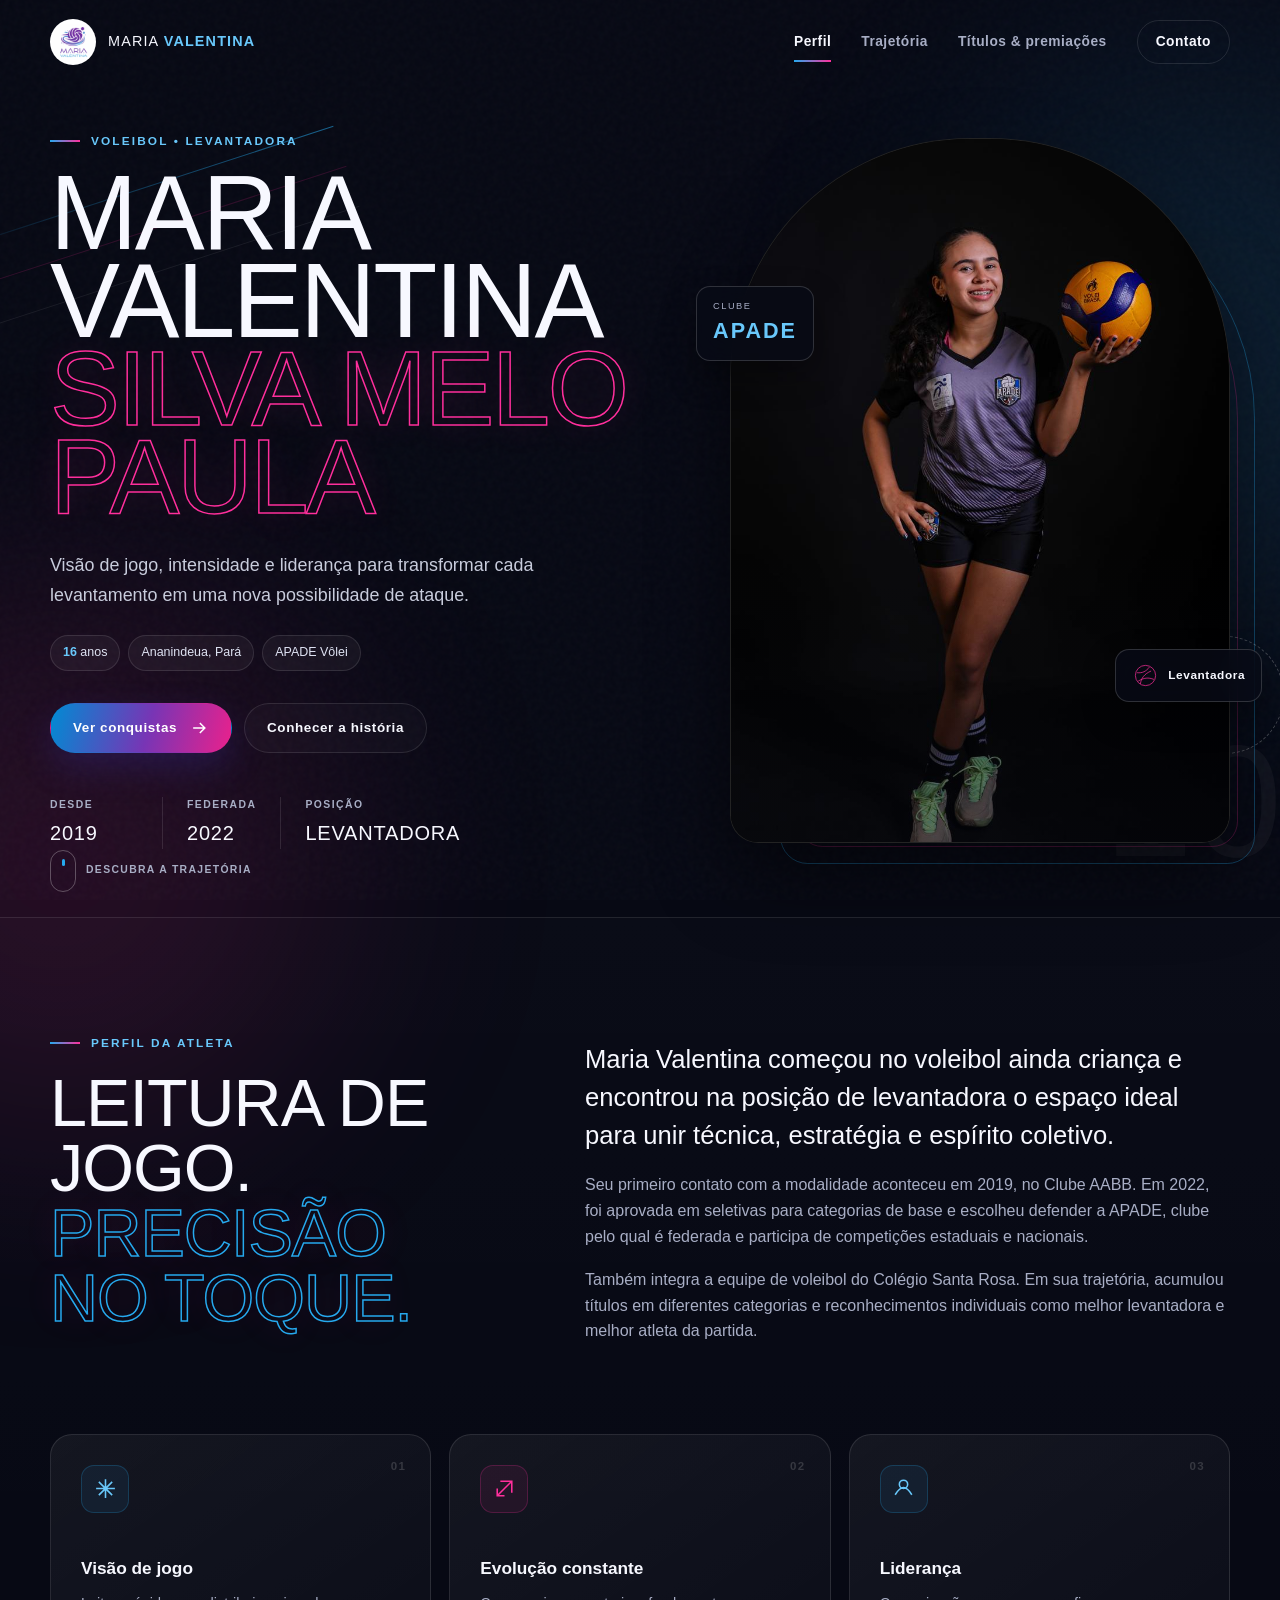
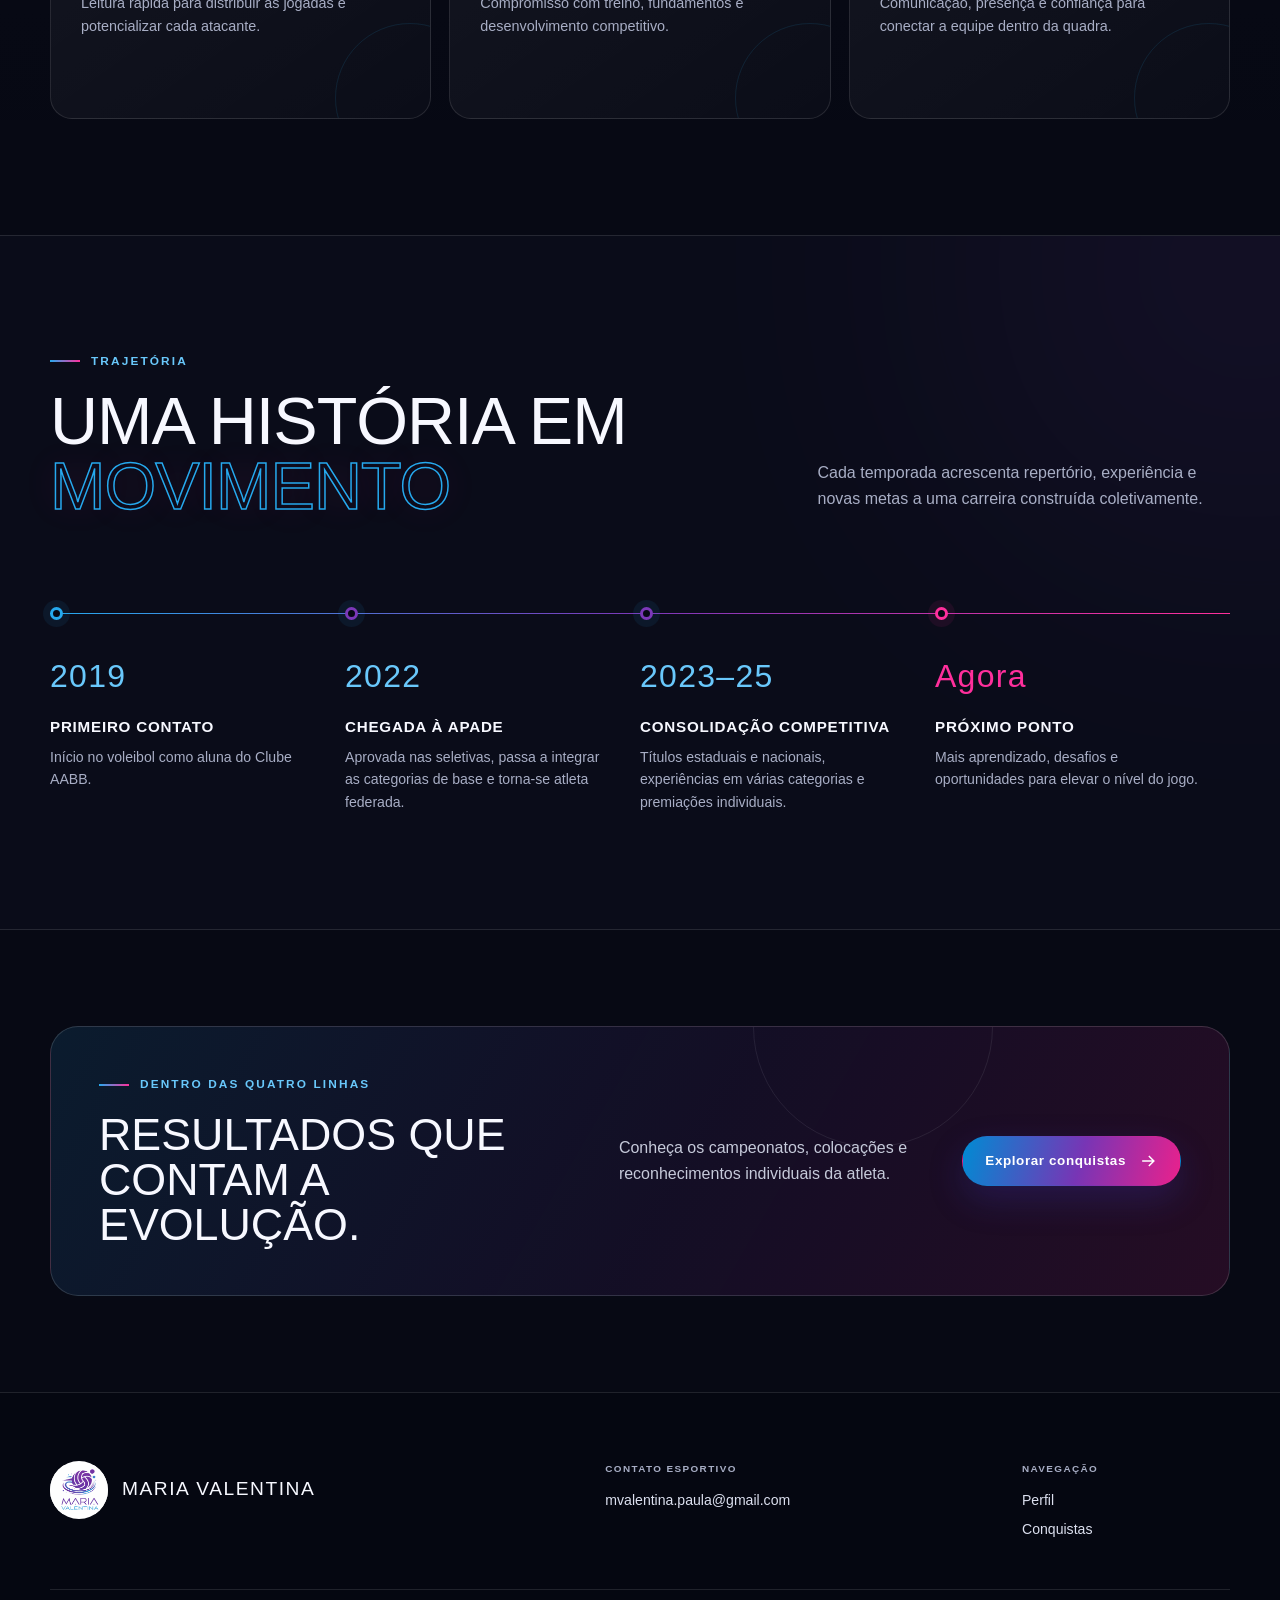
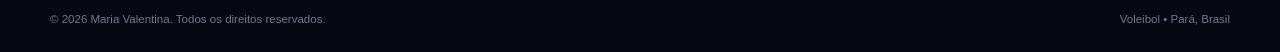
==== index.html @ a67b8c49 "Add files via upload" ====
<!doctype html>
<html lang="pt-BR">
  <head>
    <meta charset="utf-8">
    <meta name="viewport" content="width=device-width, initial-scale=1">
    <meta name="theme-color" content="#070914">
    <meta name="description" content="Perfil esportivo de Maria Valentina Silva Melo Paula, atleta de voleibol e levantadora da APADE.">
    <meta property="og:title" content="Maria Valentina | Atleta de Voleibol">
    <meta property="og:description" content="Conheça a trajetória, os títulos e as premiações de Maria Valentina.">
    <meta property="og:image" content="assets/images/maria-valentina-atleta.jpg">
    <meta property="og:type" content="website">
    <title>Maria Valentina | Atleta de Voleibol</title>
    <link rel="icon" type="image/png" href="assets/images/logo-maria-valentina.png">
    <link rel="stylesheet" href="assets/css/style.css">
    <script>document.documentElement.classList.add('js');</script>
  </head>
  <body data-birthdate="2010-07-13">
    <a class="skip-link" href="#conteudo">Ir para o conteúdo</a>

    <div class="page-noise" aria-hidden="true"></div>
    <div class="ambient ambient--blue" aria-hidden="true"></div>
    <div class="ambient ambient--pink" aria-hidden="true"></div>

    <header class="site-header" data-header>
      <div class="container nav-wrap">
        <a class="brand" href="index.html" aria-label="Maria Valentina — página inicial">
          <img src="assets/images/logo-maria-valentina.png" alt="" width="448" height="379">
          <span>Maria <strong>Valentina</strong></span>
        </a>

        <button class="menu-button" type="button" aria-expanded="false" aria-controls="main-nav" data-menu-button>
          <span class="sr-only">Abrir menu</span>
          <span></span><span></span><span></span>
        </button>

        <nav class="main-nav" id="main-nav" aria-label="Navegação principal" data-nav>
          <a class="is-active" href="index.html" aria-current="page">Perfil</a>
          <a href="#trajetoria">Trajetória</a>
          <a href="conquistas.html">Títulos &amp; premiações</a>
          <a class="nav-cta" href="mailto:mvalentina.paula@gmail.com">Contato</a>
        </nav>
      </div>
    </header>

    <main id="conteudo">
      <section class="hero container" aria-labelledby="hero-title">
        <div class="hero-copy reveal">
          <p class="eyebrow"><span></span> Voleibol • Levantadora</p>
          <h1 id="hero-title">Maria Valentina <em>Silva Melo Paula</em></h1>
          <p class="hero-lead">Visão de jogo, intensidade e liderança para transformar cada levantamento em uma nova possibilidade de ataque.</p>

          <div class="hero-tags" aria-label="Informações da atleta">
            <span><strong data-athlete-age>16</strong> anos</span>
            <span>Ananindeua, Pará</span>
            <span>APADE Vôlei</span>
          </div>

          <div class="hero-actions">
            <a class="button button--primary" href="conquistas.html">
              Ver conquistas
              <svg viewBox="0 0 24 24" aria-hidden="true"><path d="M5 12h14M13 6l6 6-6 6"/></svg>
            </a>
            <a class="button button--ghost" href="#trajetoria">Conhecer a história</a>
          </div>

          <dl class="quick-stats">
            <div><dt>Desde</dt><dd>2019</dd></div>
            <div><dt>Federada</dt><dd>2022</dd></div>
            <div><dt>Posição</dt><dd>Levantadora</dd></div>
          </dl>
        </div>

        <div class="hero-visual reveal" data-delay="120" data-tilt>
          <div class="photo-lines" aria-hidden="true"></div>
          <figure class="athlete-photo">
            <img src="assets/images/maria-valentina-atleta.jpg" alt="Maria Valentina com uniforme da APADE segurando uma bola de vôlei" width="853" height="1280">
          </figure>
          <div class="floating-card floating-card--club">
            <span>Clube</span>
            <strong>APADE</strong>
          </div>
          <div class="floating-card floating-card--role">
            <svg viewBox="0 0 48 48" aria-hidden="true"><circle cx="24" cy="24" r="18"/><path d="M9 19c9 1 16-2 22-10M15 39c1-10 7-18 19-23M39 31c-10-4-18-3-28 3"/></svg>
            <span>Levantadora</span>
          </div>
          <span class="visual-index" aria-hidden="true">10</span>
        </div>

        <a class="scroll-cue" href="#perfil" aria-label="Rolar para o perfil">
          <span></span> Descubra a trajetória
        </a>
      </section>

      <section class="section section--profile" id="perfil" aria-labelledby="perfil-title">
        <div class="container profile-grid">
          <div class="section-heading reveal">
            <p class="eyebrow"><span></span> Perfil da atleta</p>
            <h2 id="perfil-title">Leitura de jogo.<br><em>Precisão no toque.</em></h2>
          </div>

          <div class="profile-story reveal" data-delay="100">
            <p class="story-lead">Maria Valentina começou no voleibol ainda criança e encontrou na posição de levantadora o espaço ideal para unir técnica, estratégia e espírito coletivo.</p>
            <p>Seu primeiro contato com a modalidade aconteceu em 2019, no Clube AABB. Em 2022, foi aprovada em seletivas para categorias de base e escolheu defender a APADE, clube pelo qual é federada e participa de competições estaduais e nacionais.</p>
            <p>Também integra a equipe de voleibol do Colégio Santa Rosa. Em sua trajetória, acumulou títulos em diferentes categorias e reconhecimentos individuais como melhor levantadora e melhor atleta da partida.</p>
          </div>
        </div>

        <div class="container traits-grid" aria-label="Características da atleta">
          <article class="trait-card reveal">
            <span class="trait-number">01</span>
            <div class="trait-icon"><svg viewBox="0 0 24 24" aria-hidden="true"><path d="M12 3v18M3 12h18M5.6 5.6l12.8 12.8M18.4 5.6 5.6 18.4"/></svg></div>
            <h3>Visão de jogo</h3>
            <p>Leitura rápida para distribuir as jogadas e potencializar cada atacante.</p>
          </article>
          <article class="trait-card reveal" data-delay="80">
            <span class="trait-number">02</span>
            <div class="trait-icon"><svg viewBox="0 0 24 24" aria-hidden="true"><path d="M5 19 19 5M8 5h11v11M5 12v7h7"/></svg></div>
            <h3>Evolução constante</h3>
            <p>Compromisso com treino, fundamentos e desenvolvimento competitivo.</p>
          </article>
          <article class="trait-card reveal" data-delay="160">
            <span class="trait-number">03</span>
            <div class="trait-icon"><svg viewBox="0 0 24 24" aria-hidden="true"><path d="M4 18c3-5 5-7 8-7s5 2 8 7M8 8a4 4 0 1 0 8 0 4 4 0 0 0-8 0Z"/></svg></div>
            <h3>Liderança</h3>
            <p>Comunicação, presença e confiança para conectar a equipe dentro da quadra.</p>
          </article>
        </div>
      </section>

      <section class="section section--journey" id="trajetoria" aria-labelledby="trajetoria-title">
        <div class="container">
          <div class="section-heading section-heading--row reveal">
            <div>
              <p class="eyebrow"><span></span> Trajetória</p>
              <h2 id="trajetoria-title">Uma história em <em>movimento</em></h2>
            </div>
            <p>Cada temporada acrescenta repertório, experiência e novas metas a uma carreira construída coletivamente.</p>
          </div>

          <ol class="timeline">
            <li class="timeline-item reveal">
              <span class="timeline-year">2019</span>
              <div><h3>Primeiro contato</h3><p>Início no voleibol como aluna do Clube AABB.</p></div>
            </li>
            <li class="timeline-item reveal" data-delay="80">
              <span class="timeline-year">2022</span>
              <div><h3>Chegada à APADE</h3><p>Aprovada nas seletivas, passa a integrar as categorias de base e torna-se atleta federada.</p></div>
            </li>
            <li class="timeline-item reveal" data-delay="160">
              <span class="timeline-year">2023–25</span>
              <div><h3>Consolidação competitiva</h3><p>Títulos estaduais e nacionais, experiências em várias categorias e premiações individuais.</p></div>
            </li>
            <li class="timeline-item timeline-item--future reveal" data-delay="240">
              <span class="timeline-year">Agora</span>
              <div><h3>Próximo ponto</h3><p>Mais aprendizado, desafios e oportunidades para elevar o nível do jogo.</p></div>
            </li>
          </ol>
        </div>
      </section>

      <section class="section section--cta">
        <div class="container cta-panel reveal">
          <div>
            <p class="eyebrow"><span></span> Dentro das quatro linhas</p>
            <h2>Resultados que contam a evolução.</h2>
          </div>
          <p>Conheça os campeonatos, colocações e reconhecimentos individuais da atleta.</p>
          <a class="button button--primary" href="conquistas.html">Explorar conquistas <svg viewBox="0 0 24 24" aria-hidden="true"><path d="M5 12h14M13 6l6 6-6 6"/></svg></a>
        </div>
      </section>
    </main>

    <footer class="site-footer">
      <div class="container footer-grid">
        <a class="footer-brand" href="index.html"><img src="assets/images/logo-maria-valentina.png" alt="" width="448" height="379"><span>Maria Valentina</span></a>
        <div><span class="footer-label">Contato esportivo</span><a href="mailto:mvalentina.paula@gmail.com">mvalentina.paula@gmail.com</a></div>
        <div><span class="footer-label">Navegação</span><a href="index.html">Perfil</a><a href="conquistas.html">Conquistas</a></div>
      </div>
      <div class="container footer-bottom"><p>© <span data-current-year></span> Maria Valentina. Todos os direitos reservados.</p><p>Voleibol • Pará, Brasil</p></div>
    </footer>

    <script src="assets/js/main.js" defer></script>
  </body>
</html>
---- assets/css/style.css ----
:root {
  --ink: #070914;
  --ink-soft: #0d1020;
  --panel: rgba(18, 22, 42, 0.78);
  --panel-solid: #12162a;
  --white: #f7f8ff;
  --muted: #a8aec5;
  --line: rgba(255, 255, 255, 0.11);
  --blue: #26a9ee;
  --blue-soft: #69c8fb;
  --pink: #ff2f9c;
  --purple: #7b38b8;
  --gold: #ffc857;
  --max: 1180px;
  --radius: 22px;
  --ease: cubic-bezier(.2, .8, .2, 1);
}

*, *::before, *::after { box-sizing: border-box; }
html { scroll-behavior: smooth; }
body {
  margin: 0;
  min-width: 320px;
  color: var(--white);
  background: var(--ink);
  font-family: "Segoe UI", Arial, sans-serif;
  line-height: 1.6;
  overflow-x: hidden;
}
body.menu-open { overflow: hidden; }
a { color: inherit; }
img { display: block; max-width: 100%; }
button, select { font: inherit; }
button, a { -webkit-tap-highlight-color: transparent; }
::selection { color: var(--white); background: var(--pink); }

.sr-only {
  position: absolute;
  width: 1px;
  height: 1px;
  padding: 0;
  margin: -1px;
  overflow: hidden;
  clip: rect(0, 0, 0, 0);
  white-space: nowrap;
  border: 0;
}
.skip-link {
  position: fixed;
  z-index: 1000;
  top: -100px;
  left: 12px;
  padding: 10px 16px;
  color: var(--ink);
  background: var(--white);
  border-radius: 8px;
  transition: top .2s;
}
.skip-link:focus { top: 12px; }
.container { width: min(calc(100% - 48px), var(--max)); margin-inline: auto; }
.page-noise {
  position: fixed;
  z-index: -1;
  inset: 0;
  pointer-events: none;
  opacity: .13;
  background-image: url("data:image/svg+xml,%3Csvg viewBox='0 0 180 180' xmlns='http://www.w3.org/2000/svg'%3E%3Cfilter id='n'%3E%3CfeTurbulence type='fractalNoise' baseFrequency='.9' numOctaves='2' stitchTiles='stitch'/%3E%3C/filter%3E%3Crect width='100%25' height='100%25' filter='url(%23n)' opacity='.22'/%3E%3C/svg%3E");
}
.ambient {
  position: fixed;
  z-index: -2;
  width: 560px;
  aspect-ratio: 1;
  border-radius: 50%;
  pointer-events: none;
  filter: blur(130px);
  opacity: .12;
}
.ambient--blue { top: 8vh; right: -220px; background: var(--blue); }
.ambient--pink { bottom: -240px; left: -220px; background: var(--pink); }

.site-header {
  position: fixed;
  z-index: 100;
  top: 0;
  left: 0;
  width: 100%;
  border-bottom: 1px solid transparent;
  transition: background .35s, border-color .35s, backdrop-filter .35s;
}
.site-header.is-scrolled {
  background: rgba(7, 9, 20, .82);
  border-color: var(--line);
  backdrop-filter: blur(18px);
}
.nav-wrap { min-height: 84px; display: flex; align-items: center; justify-content: space-between; gap: 32px; }
.brand { display: inline-flex; align-items: center; gap: 12px; text-decoration: none; font-size: .9rem; letter-spacing: .08em; text-transform: uppercase; }
.brand img { width: 46px; height: 46px; object-fit: contain; border-radius: 50%; background: white; padding: 2px; }
.brand span { white-space: nowrap; }
.brand strong { color: var(--blue-soft); font-weight: 700; }
.main-nav { display: flex; align-items: center; gap: 30px; }
.main-nav a { position: relative; color: var(--muted); text-decoration: none; font-size: .86rem; font-weight: 650; letter-spacing: .035em; transition: color .25s; }
.main-nav a:not(.nav-cta)::after { content: ""; position: absolute; right: 0; bottom: -9px; left: 0; height: 2px; background: linear-gradient(90deg, var(--blue), var(--pink)); transform: scaleX(0); transform-origin: right; transition: transform .3s var(--ease); }
.main-nav a:hover, .main-nav a:focus-visible, .main-nav a.is-active { color: var(--white); }
.main-nav a:hover::after, .main-nav a:focus-visible::after, .main-nav a.is-active::after { transform: scaleX(1); transform-origin: left; }
.main-nav .nav-cta { padding: 10px 18px; color: var(--white); border: 1px solid var(--line); border-radius: 999px; }
.main-nav .nav-cta:hover { border-color: var(--pink); box-shadow: 0 0 24px rgba(255,47,156,.16); }
.menu-button { display: none; width: 44px; height: 44px; place-content: center; gap: 5px; padding: 0; color: var(--white); background: transparent; border: 1px solid var(--line); border-radius: 10px; }
.menu-button > span:not(.sr-only) { display: block; width: 19px; height: 2px; background: currentColor; transition: transform .25s, opacity .25s; }

.hero { position: relative; min-height: 100svh; padding-top: 132px; padding-bottom: 68px; display: grid; grid-template-columns: 1.05fr .95fr; align-items: center; gap: 68px; }
.hero::before { content: ""; position: absolute; z-index: -1; top: 21%; left: -11vw; width: 34vw; height: 1px; background: linear-gradient(90deg, transparent, rgba(38,169,238,.55)); transform: rotate(-18deg); box-shadow: 0 42px 0 rgba(255,47,156,.16), 0 84px 0 rgba(255,255,255,.07); }
.hero-copy { position: relative; z-index: 2; }
.eyebrow { display: flex; align-items: center; gap: 11px; margin: 0 0 18px; color: var(--blue-soft); font-size: .74rem; font-weight: 800; letter-spacing: .18em; text-transform: uppercase; }
.eyebrow span { width: 30px; height: 2px; flex: 0 0 auto; background: linear-gradient(90deg, var(--blue), var(--pink)); }
.hero h1, .achievements-hero h1 { max-width: 760px; margin: 0; font-family: Impact, "Arial Narrow", sans-serif; font-size: clamp(4.2rem, 8.2vw, 7.6rem); font-weight: 400; line-height: .84; letter-spacing: -.025em; text-transform: uppercase; }
.hero h1 em, .achievements-hero h1 em, .section-heading h2 em { display: block; color: transparent; font-style: normal; -webkit-text-stroke: 1.5px var(--pink); text-shadow: 0 0 34px rgba(255,47,156,.12); }
.hero-lead { max-width: 590px; margin: 28px 0 0; color: #c8ccdc; font-size: clamp(1rem, 1.4vw, 1.16rem); line-height: 1.72; }
.hero-tags { display: flex; flex-wrap: wrap; gap: 8px; margin: 24px 0 0; }
.hero-tags span { padding: 7px 12px; color: #dfe3f3; background: rgba(255,255,255,.045); border: 1px solid var(--line); border-radius: 999px; font-size: .78rem; }
.hero-tags strong { color: var(--blue-soft); }
.hero-actions { display: flex; flex-wrap: wrap; gap: 12px; margin-top: 32px; }
.button { display: inline-flex; min-height: 50px; align-items: center; justify-content: center; gap: 12px; padding: 13px 22px; border: 1px solid transparent; border-radius: 999px; text-decoration: none; font-size: .84rem; font-weight: 800; letter-spacing: .045em; transition: transform .25s var(--ease), box-shadow .25s, border-color .25s, background .25s; }
.button svg { width: 20px; fill: none; stroke: currentColor; stroke-width: 1.8; transition: transform .25s; }
.button:hover { transform: translateY(-3px); }
.button:hover svg { transform: translateX(4px); }
.button--primary { color: white; background: linear-gradient(105deg, #008bd3, #7835b5 54%, #ea218c); box-shadow: 0 14px 34px rgba(58,49,174,.27); }
.button--primary:hover { box-shadow: 0 18px 38px rgba(255,47,156,.25); }
.button--ghost { color: var(--white); border-color: var(--line); background: rgba(255,255,255,.025); }
.button--ghost:hover { border-color: rgba(38,169,238,.5); background: rgba(38,169,238,.06); }
.quick-stats { display: flex; gap: 0; margin: 44px 0 0; }
.quick-stats div { min-width: 112px; padding-right: 24px; }
.quick-stats div + div { padding-left: 24px; border-left: 1px solid var(--line); }
.quick-stats dt { color: var(--muted); font-size: .65rem; font-weight: 700; letter-spacing: .14em; text-transform: uppercase; }
.quick-stats dd { margin: 3px 0 0; font-family: Impact, "Arial Narrow", sans-serif; font-size: 1.25rem; letter-spacing: .04em; text-transform: uppercase; }

.hero-visual { --tilt-x: 0deg; --tilt-y: 0deg; position: relative; width: min(100%, 500px); justify-self: end; perspective: 900px; transform: rotateY(var(--tilt-x)) rotateX(var(--tilt-y)); transition: transform .25s ease-out; }
.athlete-photo { position: relative; margin: 0; aspect-ratio: .71; overflow: hidden; background: #050505; border: 1px solid rgba(255,255,255,.12); border-radius: 240px 240px 28px 28px; box-shadow: 0 35px 80px rgba(0,0,0,.48); }
.athlete-photo::after { content: ""; position: absolute; inset: 0; background: linear-gradient(180deg, transparent 58%, rgba(7,9,20,.36)); pointer-events: none; }
.athlete-photo img { width: 100%; height: 100%; object-fit: cover; object-position: center 22%; transition: transform .8s var(--ease), filter .8s; }
.hero-visual:hover .athlete-photo img { transform: scale(1.025); filter: saturate(1.08); }
.photo-lines { position: absolute; z-index: -1; inset: 6% -5% -3% 10%; border: 1px solid rgba(38,169,238,.34); border-radius: 240px 240px 28px 28px; }
.photo-lines::before { content: ""; position: absolute; inset: 16px; border: 1px solid rgba(255,47,156,.26); border-radius: inherit; }
.photo-lines::after { content: ""; position: absolute; right: -30px; bottom: 16%; width: 118px; height: 118px; border-radius: 50%; border: 1px dashed rgba(255,255,255,.25); animation: spin 18s linear infinite; }
.floating-card { position: absolute; z-index: 4; padding: 12px 16px; background: rgba(8,11,23,.78); border: 1px solid rgba(255,255,255,.16); border-radius: 14px; backdrop-filter: blur(14px); box-shadow: 0 15px 32px rgba(0,0,0,.35); animation: float 4.5s ease-in-out infinite; }
.floating-card--club { top: 21%; left: -34px; }
.floating-card--club span { display: block; color: var(--muted); font-size: .58rem; letter-spacing: .16em; text-transform: uppercase; }
.floating-card--club strong { color: var(--blue-soft); font-family: Impact, "Arial Narrow", sans-serif; font-size: 1.35rem; letter-spacing: .09em; }
.floating-card--role { right: -32px; bottom: 20%; display: flex; align-items: center; gap: 9px; animation-delay: -1.8s; }
.floating-card--role svg { width: 27px; fill: none; stroke: var(--pink); stroke-width: 1.25; }
.floating-card--role span { font-size: .74rem; font-weight: 750; letter-spacing: .05em; }
.visual-index { position: absolute; z-index: -1; right: -52px; bottom: -38px; color: rgba(255,255,255,.045); font-family: Impact, "Arial Narrow", sans-serif; font-size: 10rem; line-height: 1; }
.scroll-cue { position: absolute; bottom: 25px; left: 0; display: flex; align-items: center; gap: 10px; color: var(--muted); text-decoration: none; font-size: .65rem; font-weight: 700; letter-spacing: .13em; text-transform: uppercase; }
.scroll-cue span { width: 26px; height: 42px; border: 1px solid rgba(255,255,255,.28); border-radius: 20px; }
.scroll-cue span::after { content: ""; display: block; width: 3px; height: 7px; margin: 8px auto; background: var(--blue); border-radius: 4px; animation: scrollDown 1.7s ease-in-out infinite; }

.section { position: relative; padding: 116px 0; }
.section--profile { background: linear-gradient(180deg, rgba(255,255,255,.015), transparent); border-top: 1px solid var(--line); }
.profile-grid { display: grid; grid-template-columns: .8fr 1.2fr; gap: 105px; align-items: start; }
.section-heading h2 { margin: 0; font-family: Impact, "Arial Narrow", sans-serif; font-size: clamp(3rem, 5.2vw, 5.1rem); font-weight: 400; line-height: .98; letter-spacing: -.015em; text-transform: uppercase; }
.section-heading h2 em { -webkit-text-stroke-color: var(--blue); }
.profile-story { padding-top: 7px; }
.profile-story p { max-width: 710px; margin: 0 0 18px; color: var(--muted); }
.profile-story .story-lead { color: var(--white); font-size: clamp(1.2rem, 2vw, 1.65rem); line-height: 1.48; }
.traits-grid { display: grid; grid-template-columns: repeat(3, 1fr); gap: 18px; margin-top: 72px; }
.trait-card { position: relative; min-height: 285px; padding: 30px; overflow: hidden; background: linear-gradient(145deg, rgba(255,255,255,.055), rgba(255,255,255,.018)); border: 1px solid var(--line); border-radius: var(--radius); transition: transform .35s var(--ease), border-color .35s, background .35s; }
.trait-card::after { content: ""; position: absolute; right: -55px; bottom: -55px; width: 150px; height: 150px; border: 1px solid rgba(38,169,238,.12); border-radius: 50%; transition: transform .5s; }
.trait-card:hover { transform: translateY(-8px); border-color: rgba(38,169,238,.4); background: linear-gradient(145deg, rgba(38,169,238,.09), rgba(255,47,156,.025)); }
.trait-card:hover::after { transform: scale(1.2); }
.trait-number { position: absolute; top: 22px; right: 24px; color: rgba(255,255,255,.16); font-size: .72rem; font-weight: 800; letter-spacing: .12em; }
.trait-icon { width: 48px; height: 48px; display: grid; place-items: center; margin-bottom: 42px; color: var(--blue-soft); background: rgba(38,169,238,.08); border: 1px solid rgba(38,169,238,.22); border-radius: 13px; }
.trait-card:nth-child(2) .trait-icon { color: var(--pink); background: rgba(255,47,156,.07); border-color: rgba(255,47,156,.22); }
.trait-icon svg { width: 25px; fill: none; stroke: currentColor; stroke-width: 1.5; }
.trait-card h3 { margin: 0 0 9px; font-size: 1.08rem; }
.trait-card p { margin: 0; color: var(--muted); font-size: .9rem; }

.section--journey { overflow: hidden; background: #0a0c19; border-block: 1px solid var(--line); }
.section--journey::before { content: ""; position: absolute; top: -220px; right: -220px; width: 500px; height: 500px; background: var(--purple); border-radius: 50%; filter: blur(160px); opacity: .13; }
.section-heading--row { display: grid; grid-template-columns: 1.25fr .75fr; gap: 80px; align-items: end; }
.section-heading--row > p { max-width: 460px; margin: 0 0 8px; color: var(--muted); }
.timeline { position: relative; display: grid; grid-template-columns: repeat(4, 1fr); gap: 0; margin: 74px 0 0; padding: 0; list-style: none; }
.timeline::before { content: ""; position: absolute; top: 20px; right: 0; left: 0; height: 1px; background: linear-gradient(90deg, var(--blue), var(--purple), var(--pink)); }
.timeline-item { position: relative; padding: 58px 30px 0 0; }
.timeline-item::before { content: ""; position: absolute; top: 14px; left: 0; width: 13px; height: 13px; background: var(--ink); border: 3px solid var(--blue); border-radius: 50%; box-shadow: 0 0 0 7px rgba(38,169,238,.08); }
.timeline-item:nth-child(2)::before, .timeline-item:nth-child(3)::before { border-color: var(--purple); }
.timeline-item--future::before { border-color: var(--pink); box-shadow: 0 0 0 7px rgba(255,47,156,.08); }
.timeline-year { color: var(--blue-soft); font-family: Impact, "Arial Narrow", sans-serif; font-size: 2rem; letter-spacing: .04em; }
.timeline-item--future .timeline-year { color: var(--pink); }
.timeline h3 { margin: 12px 0 7px; font-size: .95rem; text-transform: uppercase; letter-spacing: .05em; }
.timeline p { margin: 0; color: var(--muted); font-size: .88rem; }

.section--cta { padding-block: 96px; }
.cta-panel { position: relative; display: grid; grid-template-columns: 1.15fr .72fr auto; gap: 48px; align-items: center; padding: 48px; overflow: hidden; background: linear-gradient(120deg, rgba(38,169,238,.12), rgba(123,56,184,.11) 54%, rgba(255,47,156,.12)); border: 1px solid rgba(255,255,255,.14); border-radius: 28px; }
.cta-panel::before { content: ""; position: absolute; top: -120px; right: 20%; width: 240px; height: 240px; border: 1px solid rgba(255,255,255,.08); border-radius: 50%; }
.cta-panel h2 { margin: 0; font-family: Impact, "Arial Narrow", sans-serif; font-size: clamp(2.25rem, 3.5vw, 3.4rem); font-weight: 400; line-height: 1; text-transform: uppercase; }
.cta-panel > p { position: relative; margin: 0; color: #c6cada; }

.site-footer { padding: 68px 0 24px; background: #050711; border-top: 1px solid var(--line); }
.footer-grid { display: grid; grid-template-columns: 1.4fr 1fr .6fr; gap: 70px; align-items: start; }
.footer-brand { display: inline-flex; align-items: center; gap: 14px; width: fit-content; text-decoration: none; font-family: Impact, "Arial Narrow", sans-serif; font-size: 1.2rem; letter-spacing: .08em; text-transform: uppercase; }
.footer-brand img { width: 58px; height: 58px; object-fit: contain; background: white; border-radius: 50%; }
.footer-grid > div { display: flex; flex-direction: column; align-items: flex-start; gap: 7px; }
.footer-label { margin-bottom: 5px; color: var(--muted); font-size: .62rem; font-weight: 800; letter-spacing: .14em; text-transform: uppercase; }
.footer-grid a:not(.footer-brand) { color: #dce0ef; text-decoration: none; font-size: .88rem; }
.footer-grid a:hover { color: var(--blue-soft); }
.footer-bottom { display: flex; justify-content: space-between; gap: 20px; margin-top: 48px; padding-top: 20px; border-top: 1px solid var(--line); }
.footer-bottom p { margin: 0; color: #70778f; font-size: .72rem; }

/* Página de conquistas */
.achievements-page { background: #080a16; }
.achievements-hero { position: relative; padding: 176px 0 92px; overflow: hidden; border-bottom: 1px solid var(--line); }
.achievements-hero::before { content: ""; position: absolute; right: -8vw; bottom: -270px; width: 620px; height: 620px; border: 1px solid rgba(255,47,156,.13); border-radius: 50%; box-shadow: inset 0 0 90px rgba(123,56,184,.05), 0 0 0 80px rgba(38,169,238,.018); }
.achievements-hero-grid { display: grid; grid-template-columns: 1.15fr .85fr; gap: 80px; align-items: end; }
.achievements-hero h1 { font-size: clamp(4rem, 7.5vw, 7rem); }
.achievements-hero h1 em { -webkit-text-stroke-color: var(--blue); }
.achievements-hero h1 + p { max-width: 610px; margin: 27px 0 0; color: var(--muted); font-size: 1.05rem; }
.achievement-numbers { display: grid; grid-template-columns: repeat(3, 1fr); gap: 1px; margin: 0; background: var(--line); border: 1px solid var(--line); border-radius: 18px; overflow: hidden; }
.achievement-numbers div { padding: 28px 18px; background: rgba(9,12,25,.92); text-align: center; }
.achievement-numbers dt { color: var(--white); font-family: Impact, "Arial Narrow", sans-serif; font-size: 2.55rem; line-height: 1; }
.achievement-numbers dd { margin: 8px 0 0; color: var(--muted); font-size: .65rem; line-height: 1.35; letter-spacing: .06em; text-transform: uppercase; }
.achievements-section { padding-top: 92px; }
.list-heading { display: flex; justify-content: space-between; gap: 40px; align-items: end; }
.list-heading h2 { margin: 0; font-family: Impact, "Arial Narrow", sans-serif; font-size: clamp(2.7rem, 5vw, 4.8rem); font-weight: 400; line-height: 1; text-transform: uppercase; }
.list-heading > p { max-width: 300px; margin: 0 0 6px; color: var(--muted); text-align: right; }
.filters { display: flex; justify-content: space-between; gap: 25px; align-items: center; margin-top: 50px; padding: 13px; background: rgba(255,255,255,.03); border: 1px solid var(--line); border-radius: 16px; }
.filter-tabs { display: flex; flex-wrap: wrap; gap: 5px; }
.filter-button { padding: 10px 15px; color: var(--muted); background: transparent; border: 0; border-radius: 9px; cursor: pointer; font-size: .78rem; font-weight: 750; transition: color .25s, background .25s; }
.filter-button:hover { color: var(--white); }
.filter-button.is-active { color: var(--white); background: linear-gradient(105deg, rgba(38,169,238,.2), rgba(255,47,156,.16)); box-shadow: inset 0 0 0 1px rgba(38,169,238,.25); }
.year-select { display: flex; align-items: center; gap: 10px; color: var(--muted); font-size: .68rem; font-weight: 750; letter-spacing: .08em; text-transform: uppercase; }
.year-select select { min-width: 150px; padding: 9px 34px 9px 12px; color: var(--white); color-scheme: dark; background: #0e1223; border: 1px solid var(--line); border-radius: 8px; outline: 0; }
.year-select select:focus { border-color: var(--blue); box-shadow: 0 0 0 3px rgba(38,169,238,.12); }
.results-status { min-height: 24px; margin: 24px 0 12px; color: #767d96; font-size: .72rem; letter-spacing: .06em; }
.achievements-list { display: grid; grid-template-columns: repeat(3, 1fr); gap: 16px; }
.achievement-card { position: relative; min-height: 230px; padding: 25px; overflow: hidden; background: linear-gradient(145deg, rgba(255,255,255,.052), rgba(255,255,255,.017)); border: 1px solid var(--line); border-radius: 18px; animation: cardIn .55s var(--ease) both; animation-delay: var(--card-delay); transition: transform .3s var(--ease), border-color .3s, background .3s; }
.achievement-card::after { content: ""; position: absolute; right: -32px; bottom: -42px; width: 112px; height: 112px; border: 1px solid rgba(38,169,238,.12); border-radius: 50%; transition: transform .4s; }
.achievement-card--premio::after { border-color: rgba(255,47,156,.15); }
.achievement-card:hover { transform: translateY(-6px); border-color: rgba(38,169,238,.36); background: linear-gradient(145deg, rgba(38,169,238,.07), rgba(255,255,255,.018)); }
.achievement-card--premio:hover { border-color: rgba(255,47,156,.38); background: linear-gradient(145deg, rgba(255,47,156,.07), rgba(255,255,255,.018)); }
.achievement-card:hover::after { transform: scale(1.25); }
.achievement-card-top { display: flex; justify-content: space-between; gap: 14px; align-items: center; }
.achievement-type { color: var(--blue-soft); font-size: .59rem; font-weight: 800; letter-spacing: .11em; text-transform: uppercase; }
.achievement-card--premio .achievement-type { color: #ff83c4; }
.achievement-year { color: rgba(255,255,255,.34); font-family: Impact, "Arial Narrow", sans-serif; letter-spacing: .06em; }
.achievement-card h3 { position: relative; z-index: 1; margin: 36px 0 7px; color: var(--white); font-family: Impact, "Arial Narrow", sans-serif; font-size: 1.65rem; font-weight: 400; line-height: 1; letter-spacing: .025em; text-transform: uppercase; }
.achievement-card p { position: relative; z-index: 1; margin: 0; color: #b7bdd1; font-size: .88rem; line-height: 1.45; }
.achievement-category { position: relative; z-index: 1; display: inline-block; margin-top: 20px; padding: 5px 9px; color: #cdd2e3; background: rgba(255,255,255,.05); border: 1px solid var(--line); border-radius: 999px; font-size: .62rem; font-weight: 700; letter-spacing: .06em; text-transform: uppercase; }
.empty-state { padding: 60px 20px; color: var(--muted); text-align: center; border: 1px dashed var(--line); border-radius: 18px; }
.empty-state strong { color: var(--white); font-size: 1.1rem; }
.empty-state p { margin-bottom: 0; }
.edit-hint-section { padding-top: 0; }
.edit-hint { display: grid; grid-template-columns: auto 1fr; gap: 28px; align-items: start; padding: 38px; background: linear-gradient(120deg, rgba(38,169,238,.07), rgba(255,47,156,.055)); border: 1px solid var(--line); border-radius: 22px; }
.edit-hint-icon { width: 58px; height: 58px; display: grid; place-items: center; color: var(--white); background: linear-gradient(135deg, var(--blue), var(--purple), var(--pink)); border-radius: 17px; font-size: 2rem; font-weight: 250; box-shadow: 0 15px 28px rgba(80,45,170,.25); }
.edit-hint h2 { margin: 0 0 9px; font-family: Impact, "Arial Narrow", sans-serif; font-size: clamp(2rem, 3vw, 3rem); font-weight: 400; line-height: 1; text-transform: uppercase; }
.edit-hint p:last-child { max-width: 780px; margin: 0; color: var(--muted); }

.js .reveal { opacity: 0; transform: translateY(26px); }
.js .reveal.is-visible { opacity: 1; transform: translateY(0); transition: opacity .75s var(--ease) var(--delay, 0ms), transform .75s var(--ease) var(--delay, 0ms); }
@keyframes spin { to { transform: rotate(360deg); } }
@keyframes float { 0%,100% { transform: translateY(0); } 50% { transform: translateY(-9px); } }
@keyframes scrollDown { 0% { transform: translateY(0); opacity: 0; } 35% { opacity: 1; } 100% { transform: translateY(16px); opacity: 0; } }
@keyframes cardIn { from { opacity: 0; transform: translateY(16px); } to { opacity: 1; transform: translateY(0); } }

@media (max-width: 1040px) {
  .main-nav { gap: 20px; }
  .main-nav a { font-size: .78rem; }
  .hero { gap: 40px; }
  .hero h1 { font-size: clamp(3.8rem, 7.8vw, 6.2rem); }
  .floating-card--club { left: -12px; }
  .floating-card--role { right: -12px; }
  .profile-grid { gap: 60px; }
  .cta-panel { grid-template-columns: 1fr auto; }
  .cta-panel > p { grid-column: 1 / 2; }
  .cta-panel .button { grid-row: 1 / 3; grid-column: 2; }
  .achievements-hero-grid { gap: 45px; }
  .achievement-numbers { grid-template-columns: 1fr; }
  .achievement-numbers div { padding: 14px; }
  .achievement-numbers dt { font-size: 2rem; }
  .achievement-numbers dd { margin-top: 4px; }
  .achievements-list { grid-template-columns: repeat(2, 1fr); }
}

@media (max-width: 820px) {
  .container { width: min(calc(100% - 36px), var(--max)); }
  .nav-wrap { min-height: 72px; }
  .brand img { width: 42px; height: 42px; }
  .menu-button { display: grid; z-index: 2; }
  .menu-button[aria-expanded="true"] > span:nth-of-type(2) { transform: translateY(7px) rotate(45deg); }
  .menu-button[aria-expanded="true"] > span:nth-of-type(3) { opacity: 0; }
  .menu-button[aria-expanded="true"] > span:nth-of-type(4) { transform: translateY(-7px) rotate(-45deg); }
  .main-nav { position: fixed; inset: 0; z-index: 1; display: flex; flex-direction: column; justify-content: center; align-items: stretch; gap: 6px; padding: 90px 28px 32px; background: rgba(7,9,20,.97); backdrop-filter: blur(18px); opacity: 0; visibility: hidden; transform: translateY(-12px); transition: opacity .25s, visibility .25s, transform .25s; }
  .main-nav.is-open { opacity: 1; visibility: visible; transform: translateY(0); }
  .main-nav a { padding: 13px 8px; font-family: Impact, "Arial Narrow", sans-serif; font-size: 1.8rem; letter-spacing: .04em; text-transform: uppercase; }
  .main-nav a:not(.nav-cta)::after { bottom: 8px; }
  .main-nav .nav-cta { margin-top: 18px; text-align: center; font-family: "Segoe UI", Arial, sans-serif; font-size: .85rem; }
  .hero { min-height: auto; padding-top: 126px; padding-bottom: 90px; grid-template-columns: 1fr; gap: 60px; }
  .hero-copy { max-width: 680px; }
  .hero h1 { font-size: clamp(4rem, 13vw, 6.6rem); }
  .hero-visual { width: min(84%, 500px); justify-self: center; }
  .scroll-cue { display: none; }
  .profile-grid { grid-template-columns: 1fr; gap: 38px; }
  .profile-story { max-width: 680px; }
  .traits-grid { grid-template-columns: 1fr; }
  .trait-card { min-height: 240px; }
  .section-heading--row { grid-template-columns: 1fr; gap: 25px; }
  .timeline { grid-template-columns: 1fr; margin-top: 55px; padding-left: 24px; }
  .timeline::before { top: 0; bottom: 0; left: 6px; width: 1px; height: auto; }
  .timeline-item { padding: 0 0 42px 35px; }
  .timeline-item::before { top: 8px; left: -24px; }
  .cta-panel { grid-template-columns: 1fr; padding: 36px; }
  .cta-panel > p, .cta-panel .button { grid-column: 1; grid-row: auto; }
  .cta-panel .button { width: fit-content; }
  .footer-grid { grid-template-columns: 1fr 1fr; gap: 42px; }
  .footer-brand { grid-column: 1 / -1; }
  .achievements-hero { padding-top: 138px; }
  .achievements-hero-grid { grid-template-columns: 1fr; }
  .achievement-numbers { grid-template-columns: repeat(3, 1fr); }
  .filters { align-items: stretch; flex-direction: column; }
  .year-select { justify-content: space-between; padding: 0 5px 3px; }
}

@media (max-width: 560px) {
  .container { width: min(calc(100% - 28px), var(--max)); }
  .brand span { display: none; }
  .hero { padding-top: 112px; gap: 52px; }
  .hero::before { display: none; }
  .hero h1 { font-size: clamp(3.7rem, 18vw, 5.2rem); }
  .hero-lead { font-size: .96rem; }
  .hero-tags { gap: 6px; }
  .hero-tags span { font-size: .7rem; }
  .hero-actions { align-items: stretch; flex-direction: column; }
  .hero-actions .button { width: 100%; }
  .quick-stats { display: grid; grid-template-columns: repeat(3, 1fr); }
  .quick-stats div { min-width: 0; padding-right: 10px; }
  .quick-stats div + div { padding-left: 10px; }
  .quick-stats dd { font-size: 1rem; }
  .hero-visual { width: 89%; }
  .photo-lines { inset: 4% 0 -2% 6%; }
  .photo-lines::after { right: -8px; }
  .floating-card--club { left: -6px; }
  .floating-card--role { right: -6px; }
  .visual-index { right: 0; font-size: 7rem; }
  .section { padding: 84px 0; }
  .section-heading h2 { font-size: clamp(2.7rem, 14vw, 4rem); }
  .traits-grid { margin-top: 48px; }
  .section--cta { padding-block: 68px; }
  .cta-panel { gap: 26px; padding: 28px 22px; }
  .cta-panel .button { width: 100%; }
  .footer-grid { grid-template-columns: 1fr; }
  .footer-brand { grid-column: auto; }
  .footer-bottom { flex-direction: column; }
  .achievements-hero { padding: 125px 0 68px; }
  .achievements-hero h1 { font-size: clamp(3.6rem, 18vw, 5rem); }
  .achievement-numbers { grid-template-columns: 1fr; }
  .achievement-numbers div { display: flex; align-items: center; justify-content: space-between; text-align: left; }
  .achievement-numbers dd { max-width: 130px; text-align: right; }
  .list-heading { align-items: start; flex-direction: column; }
  .list-heading > p { text-align: left; }
  .filters { margin-top: 34px; }
  .filter-tabs { display: grid; grid-template-columns: 1fr; }
  .filter-button { text-align: left; }
  .year-select { align-items: stretch; flex-direction: column; }
  .year-select select { width: 100%; }
  .achievements-list { grid-template-columns: 1fr; }
  .achievement-card { min-height: 210px; }
  .edit-hint { grid-template-columns: 1fr; padding: 28px 23px; }
}

@media (prefers-reduced-motion: reduce) {
  html { scroll-behavior: auto; }
  *, *::before, *::after { animation-duration: .01ms !important; animation-iteration-count: 1 !important; transition-duration: .01ms !important; }
  .js .reveal { opacity: 1; transform: none; }
}
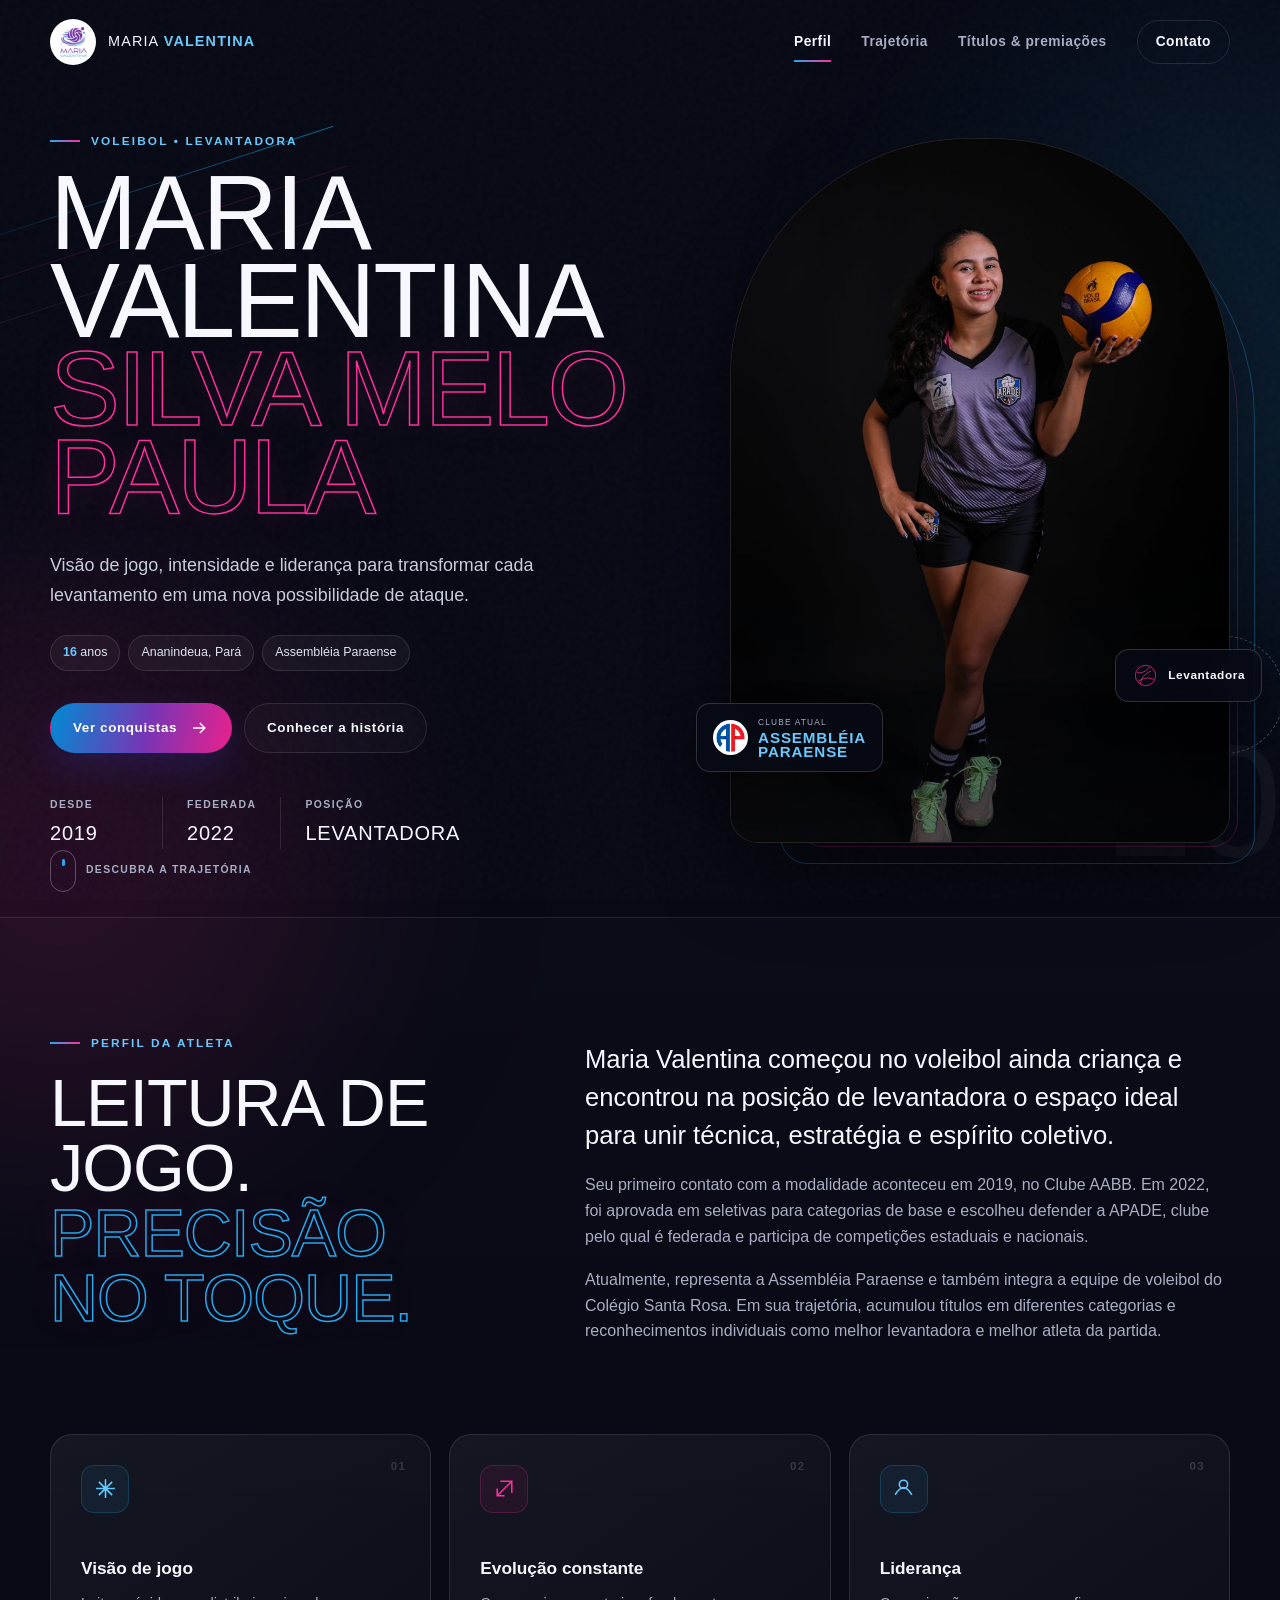
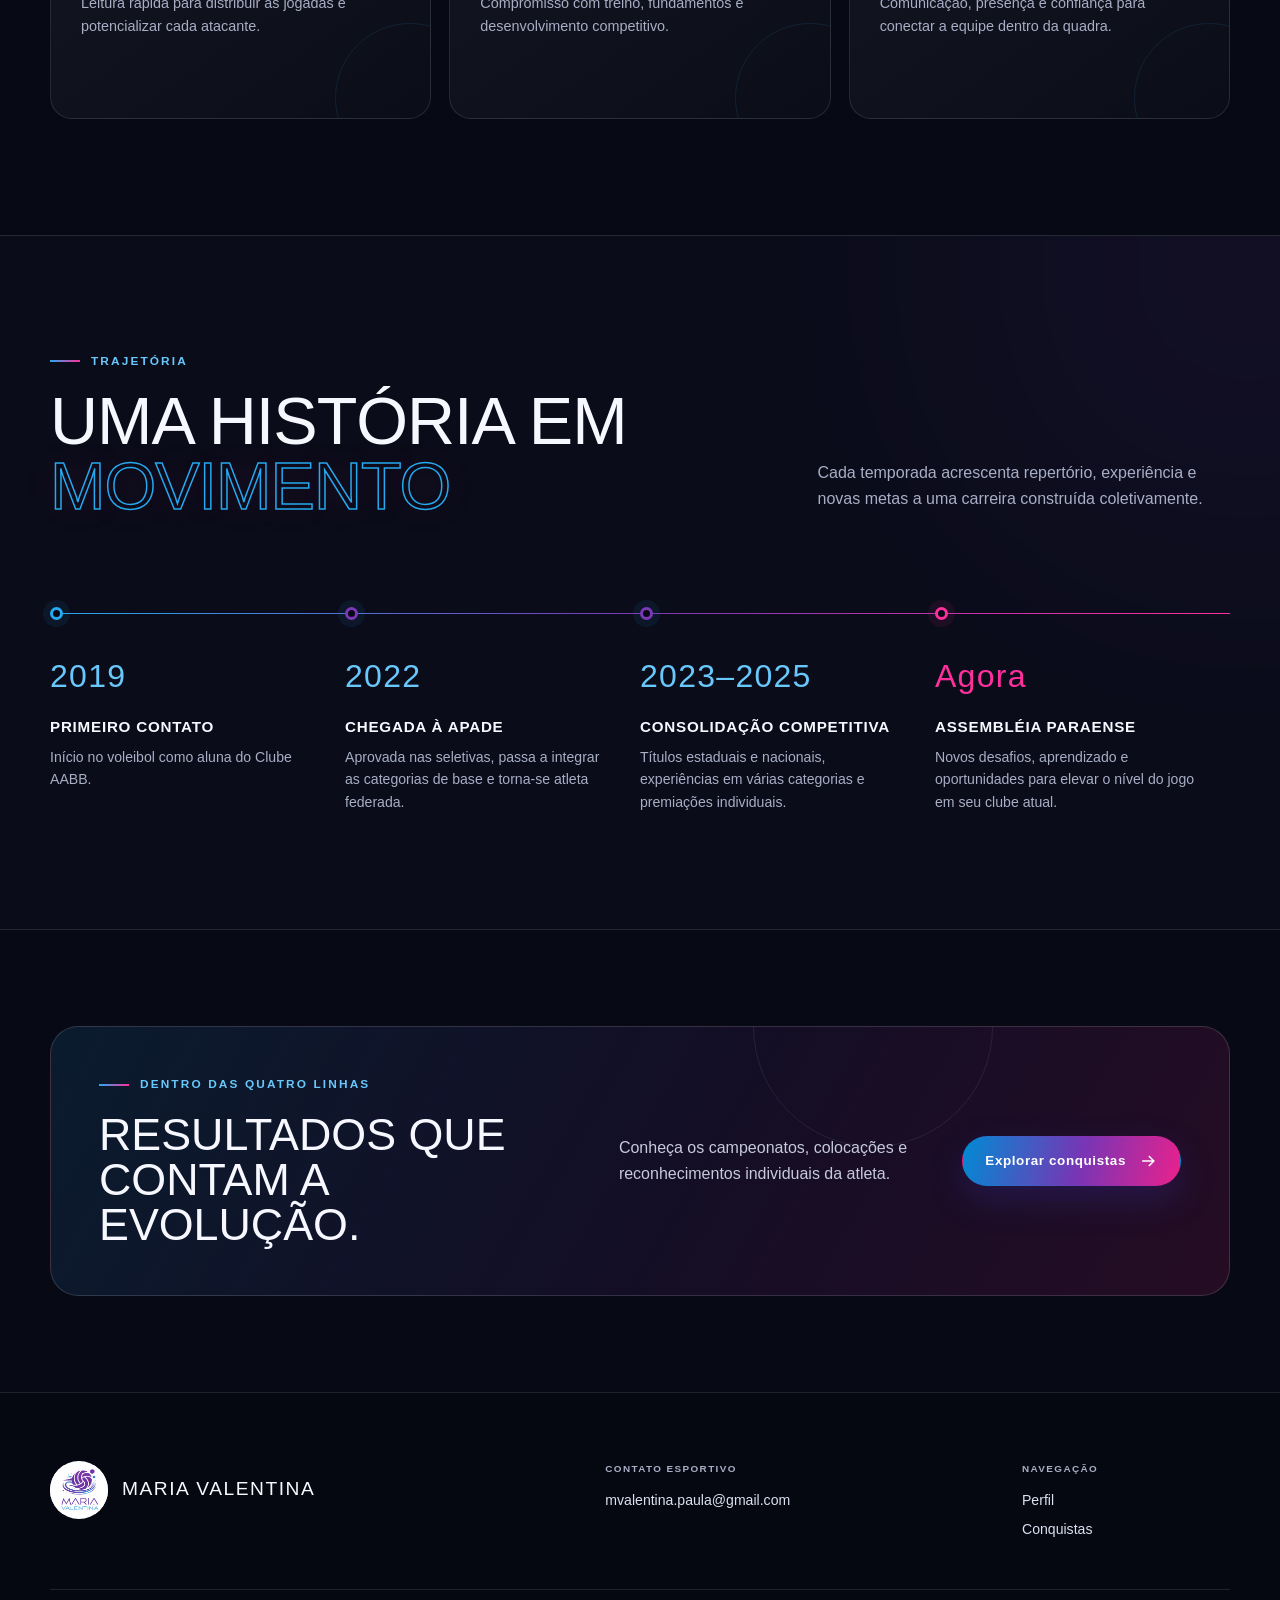
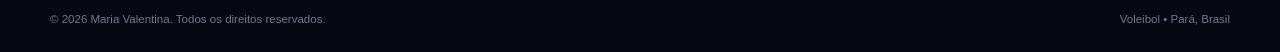
==== commit 9f693dfc: "Add files via upload" ====
--- a/index.html
+++ b/index.html
@@ -4,7 +4,7 @@
     <meta charset="utf-8">
     <meta name="viewport" content="width=device-width, initial-scale=1">
     <meta name="theme-color" content="#070914">
-    <meta name="description" content="Perfil esportivo de Maria Valentina Silva Melo Paula, atleta de voleibol e levantadora da APADE.">
+    <meta name="description" content="Perfil esportivo de Maria Valentina Silva Melo Paula, atleta de voleibol e levantadora da Assembléia Paraense.">
     <meta property="og:title" content="Maria Valentina | Atleta de Voleibol">
     <meta property="og:description" content="Conheça a trajetória, os títulos e as premiações de Maria Valentina.">
     <meta property="og:image" content="assets/images/maria-valentina-atleta.jpg">
@@ -52,7 +52,7 @@
           <div class="hero-tags" aria-label="Informações da atleta">
             <span><strong data-athlete-age>16</strong> anos</span>
             <span>Ananindeua, Pará</span>
-            <span>APADE Vôlei</span>
+            <span>Assembléia Paraense</span>
           </div>
 
           <div class="hero-actions">
@@ -76,8 +76,11 @@
             <img src="assets/images/maria-valentina-atleta.jpg" alt="Maria Valentina com uniforme da APADE segurando uma bola de vôlei" width="853" height="1280">
           </figure>
           <div class="floating-card floating-card--club">
-            <span>Clube</span>
-            <strong>APADE</strong>
+            <img src="assets/images/logo-assembleia-paraense.png" alt="" width="900" height="900">
+            <div>
+              <span>Clube atual</span>
+              <strong>Assembléia<br>Paraense</strong>
+            </div>
           </div>
           <div class="floating-card floating-card--role">
             <svg viewBox="0 0 48 48" aria-hidden="true"><circle cx="24" cy="24" r="18"/><path d="M9 19c9 1 16-2 22-10M15 39c1-10 7-18 19-23M39 31c-10-4-18-3-28 3"/></svg>
@@ -101,7 +104,7 @@
           <div class="profile-story reveal" data-delay="100">
             <p class="story-lead">Maria Valentina começou no voleibol ainda criança e encontrou na posição de levantadora o espaço ideal para unir técnica, estratégia e espírito coletivo.</p>
             <p>Seu primeiro contato com a modalidade aconteceu em 2019, no Clube AABB. Em 2022, foi aprovada em seletivas para categorias de base e escolheu defender a APADE, clube pelo qual é federada e participa de competições estaduais e nacionais.</p>
-            <p>Também integra a equipe de voleibol do Colégio Santa Rosa. Em sua trajetória, acumulou títulos em diferentes categorias e reconhecimentos individuais como melhor levantadora e melhor atleta da partida.</p>
+            <p>Atualmente, representa a Assembléia Paraense e também integra a equipe de voleibol do Colégio Santa Rosa. Em sua trajetória, acumulou títulos em diferentes categorias e reconhecimentos individuais como melhor levantadora e melhor atleta da partida.</p>
           </div>
         </div>
 
@@ -147,12 +150,12 @@
               <div><h3>Chegada à APADE</h3><p>Aprovada nas seletivas, passa a integrar as categorias de base e torna-se atleta federada.</p></div>
             </li>
             <li class="timeline-item reveal" data-delay="160">
-              <span class="timeline-year">2023–25</span>
+              <span class="timeline-year">2023–2025</span>
               <div><h3>Consolidação competitiva</h3><p>Títulos estaduais e nacionais, experiências em várias categorias e premiações individuais.</p></div>
             </li>
             <li class="timeline-item timeline-item--future reveal" data-delay="240">
               <span class="timeline-year">Agora</span>
-              <div><h3>Próximo ponto</h3><p>Mais aprendizado, desafios e oportunidades para elevar o nível do jogo.</p></div>
+              <div><h3>Assembléia Paraense</h3><p>Novos desafios, aprendizado e oportunidades para elevar o nível do jogo em seu clube atual.</p></div>
             </li>
           </ol>
         </div>
--- a/assets/css/style.css
+++ b/assets/css/style.css
@@ -143,9 +143,10 @@
 .photo-lines::before { content: ""; position: absolute; inset: 16px; border: 1px solid rgba(255,47,156,.26); border-radius: inherit; }
 .photo-lines::after { content: ""; position: absolute; right: -30px; bottom: 16%; width: 118px; height: 118px; border-radius: 50%; border: 1px dashed rgba(255,255,255,.25); animation: spin 18s linear infinite; }
 .floating-card { position: absolute; z-index: 4; padding: 12px 16px; background: rgba(8,11,23,.78); border: 1px solid rgba(255,255,255,.16); border-radius: 14px; backdrop-filter: blur(14px); box-shadow: 0 15px 32px rgba(0,0,0,.35); animation: float 4.5s ease-in-out infinite; }
-.floating-card--club { top: 21%; left: -34px; }
-.floating-card--club span { display: block; color: var(--muted); font-size: .58rem; letter-spacing: .16em; text-transform: uppercase; }
-.floating-card--club strong { color: var(--blue-soft); font-family: Impact, "Arial Narrow", sans-serif; font-size: 1.35rem; letter-spacing: .09em; }
+.floating-card--club { top: auto; bottom: 10%; left: -34px; display: flex; align-items: center; gap: 10px; }
+.floating-card--club img { width: 35px; height: 35px; flex: 0 0 auto; object-fit: contain; padding: 2px; background: white; border-radius: 50%; }
+.floating-card--club span { display: block; color: var(--muted); font-size: .52rem; letter-spacing: .14em; text-transform: uppercase; }
+.floating-card--club strong { display: block; margin-top: 2px; color: var(--blue-soft); font-family: Impact, "Arial Narrow", sans-serif; font-size: .95rem; line-height: .92; letter-spacing: .055em; text-transform: uppercase; }
 .floating-card--role { right: -32px; bottom: 20%; display: flex; align-items: center; gap: 9px; animation-delay: -1.8s; }
 .floating-card--role svg { width: 27px; fill: none; stroke: var(--pink); stroke-width: 1.25; }
 .floating-card--role span { font-size: .74rem; font-weight: 750; letter-spacing: .05em; }
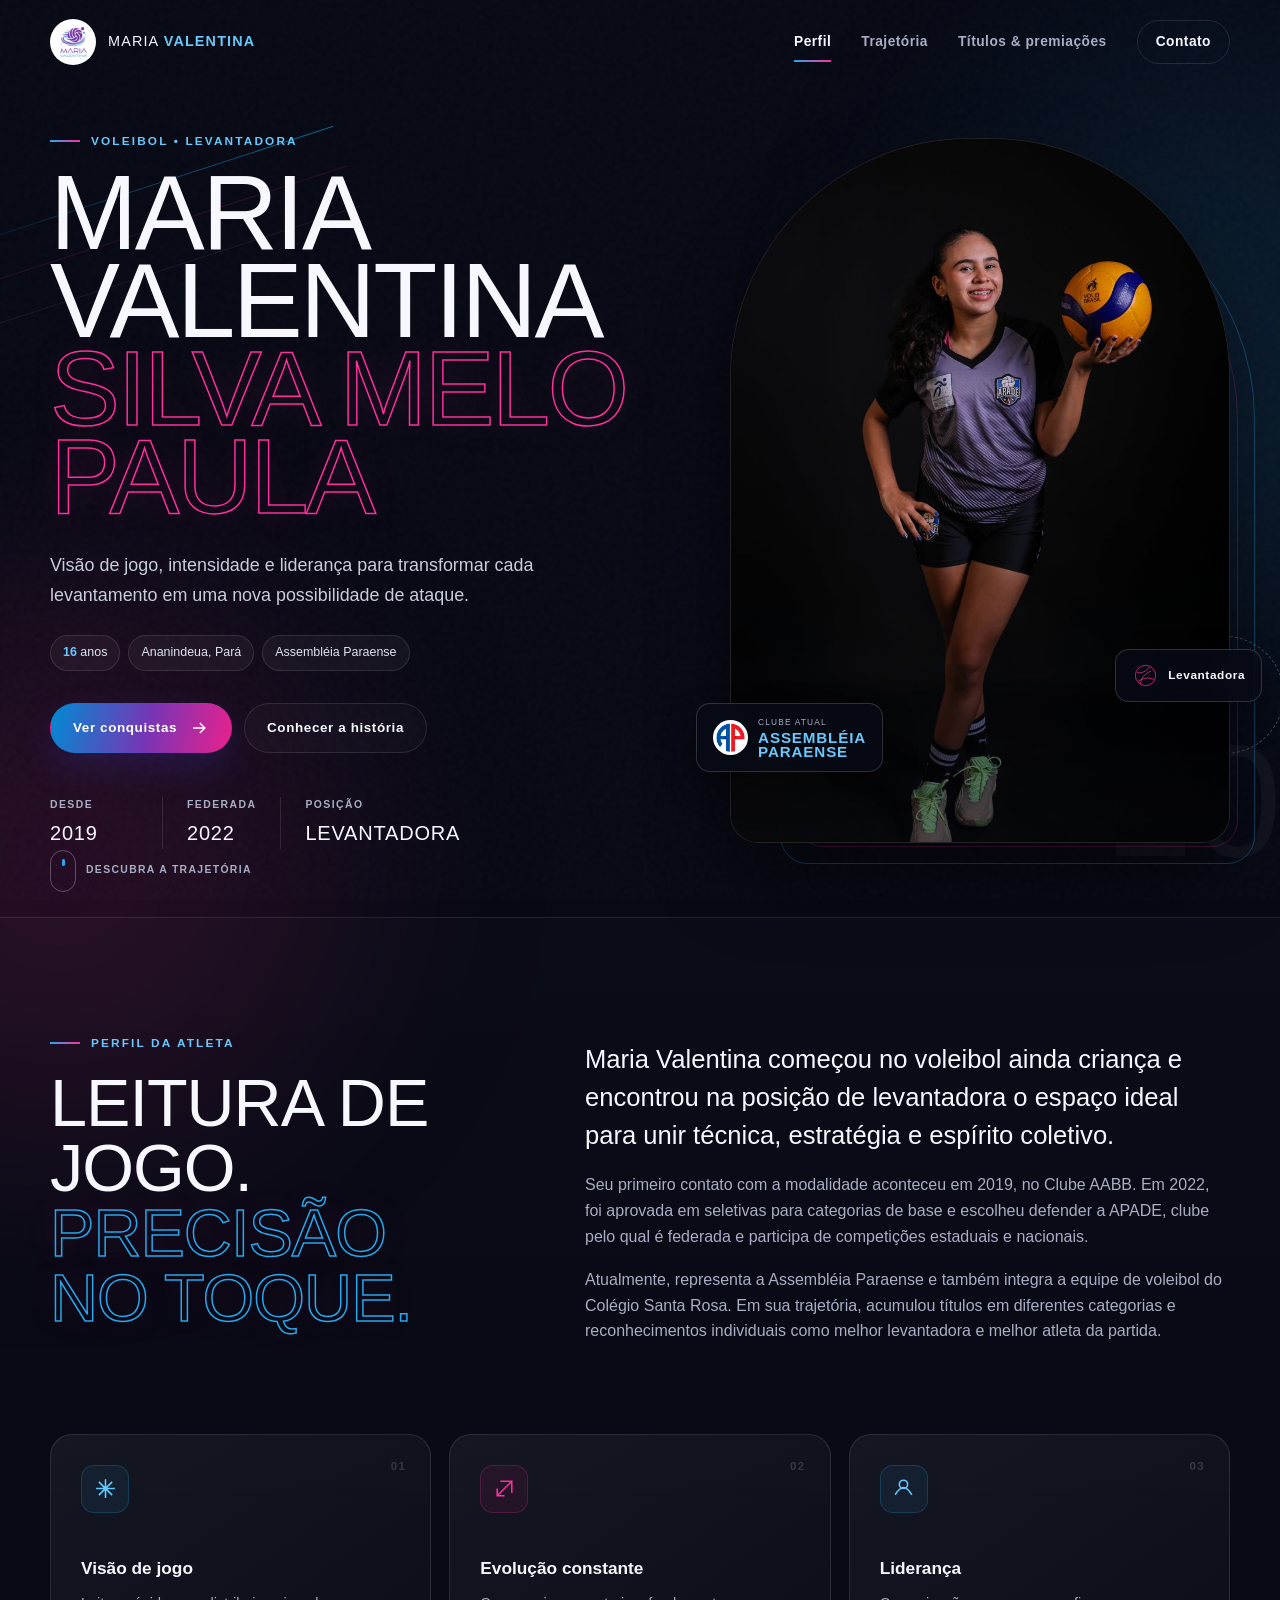
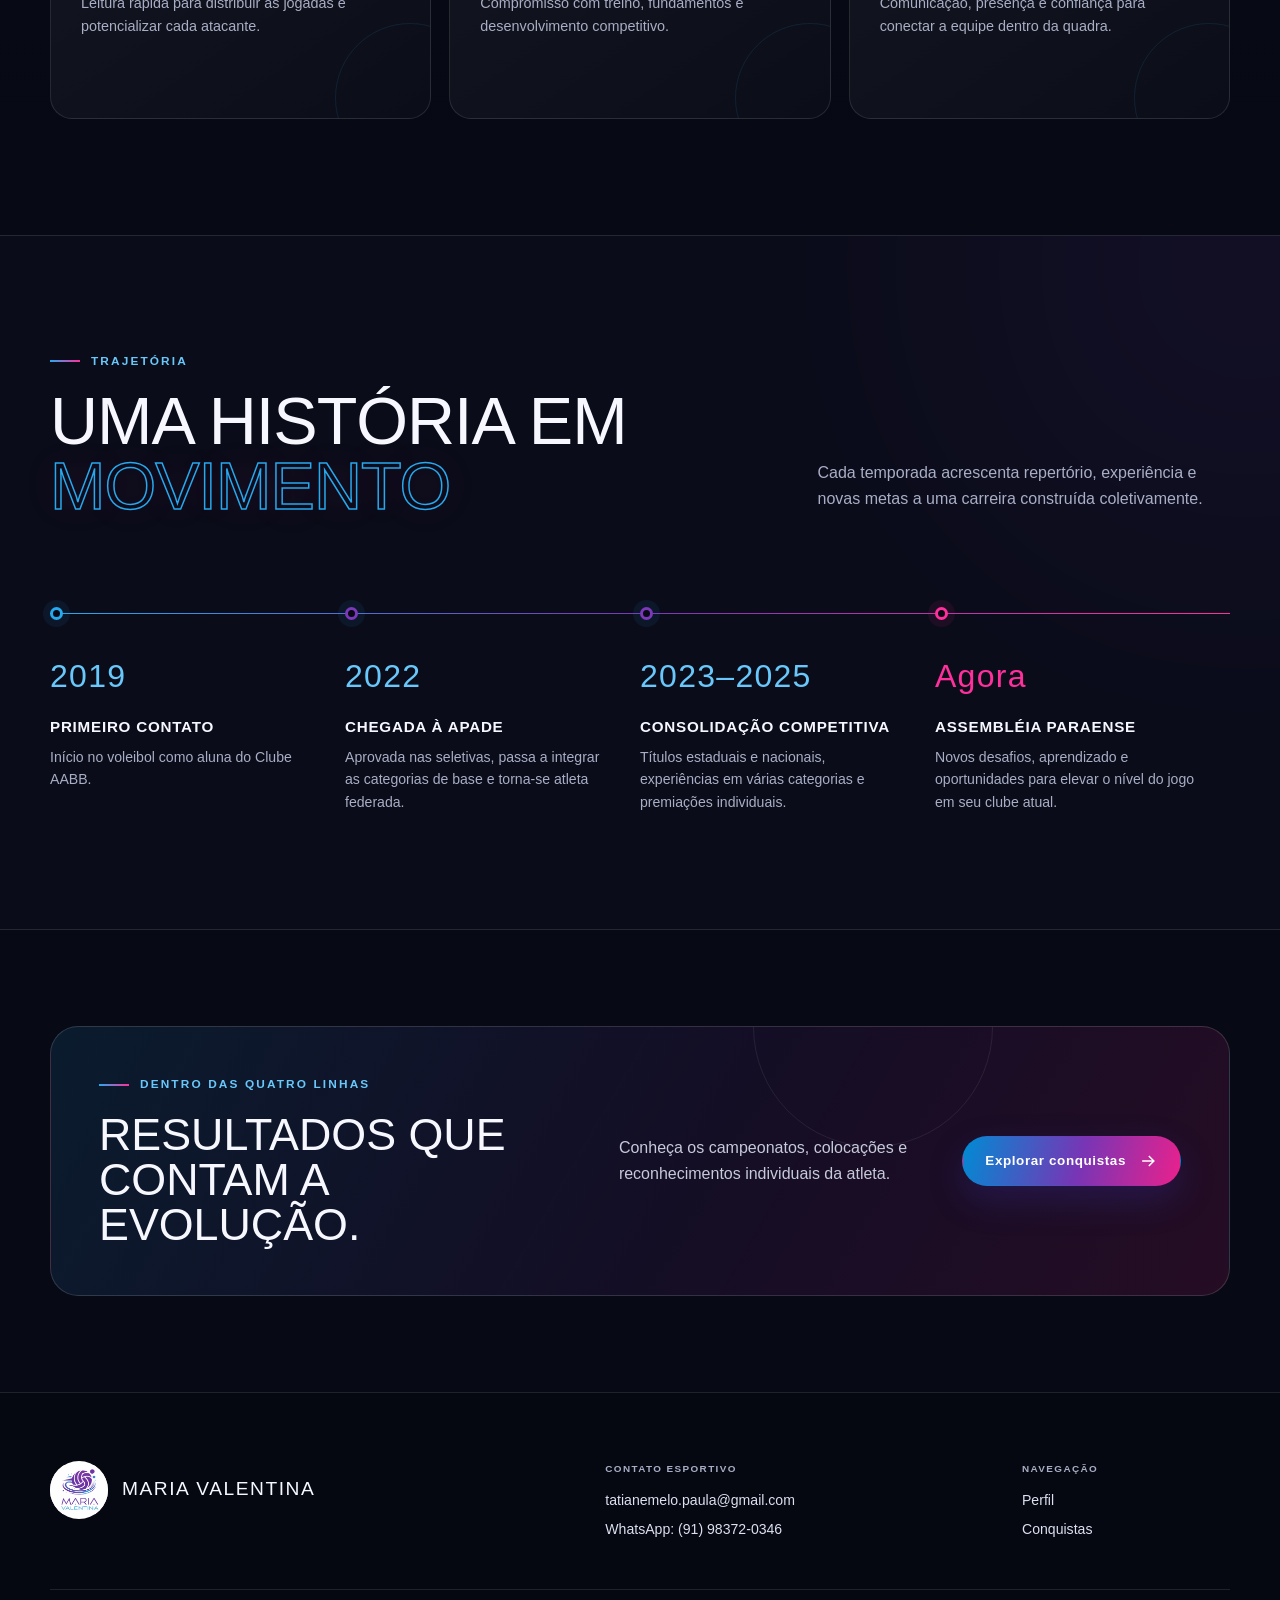
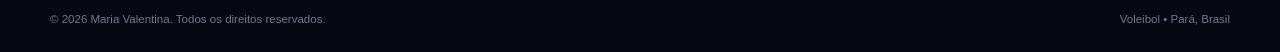
==== commit a80b0d80: "Add files via upload" ====
--- a/index.html
+++ b/index.html
@@ -37,7 +37,7 @@
           <a class="is-active" href="index.html" aria-current="page">Perfil</a>
           <a href="#trajetoria">Trajetória</a>
           <a href="conquistas.html">Títulos &amp; premiações</a>
-          <a class="nav-cta" href="mailto:mvalentina.paula@gmail.com">Contato</a>
+          <a class="nav-cta" href="https://wa.me/5591983720346?text=Ol%C3%A1%21%20Gostaria%20de%20conversar%20sobre%20a%20carreira%20esportiva%20da%20Maria%20Valentina." target="_blank" rel="noopener noreferrer" aria-label="Iniciar contato pelo WhatsApp">Contato</a>
         </nav>
       </div>
     </header>
@@ -176,7 +176,11 @@
     <footer class="site-footer">
       <div class="container footer-grid">
         <a class="footer-brand" href="index.html"><img src="assets/images/logo-maria-valentina.png" alt="" width="448" height="379"><span>Maria Valentina</span></a>
-        <div><span class="footer-label">Contato esportivo</span><a href="mailto:mvalentina.paula@gmail.com">mvalentina.paula@gmail.com</a></div>
+        <div>
+          <span class="footer-label">Contato esportivo</span>
+          <a href="mailto:tatianemelo.paula@gmail.com">tatianemelo.paula@gmail.com</a>
+          <a class="whatsapp-link" href="https://wa.me/5591983720346?text=Ol%C3%A1%21%20Gostaria%20de%20conversar%20sobre%20a%20carreira%20esportiva%20da%20Maria%20Valentina." target="_blank" rel="noopener noreferrer">WhatsApp: (91) 98372-0346</a>
+        </div>
         <div><span class="footer-label">Navegação</span><a href="index.html">Perfil</a><a href="conquistas.html">Conquistas</a></div>
       </div>
       <div class="container footer-bottom"><p>© <span data-current-year></span> Maria Valentina. Todos os direitos reservados.</p><p>Voleibol • Pará, Brasil</p></div>
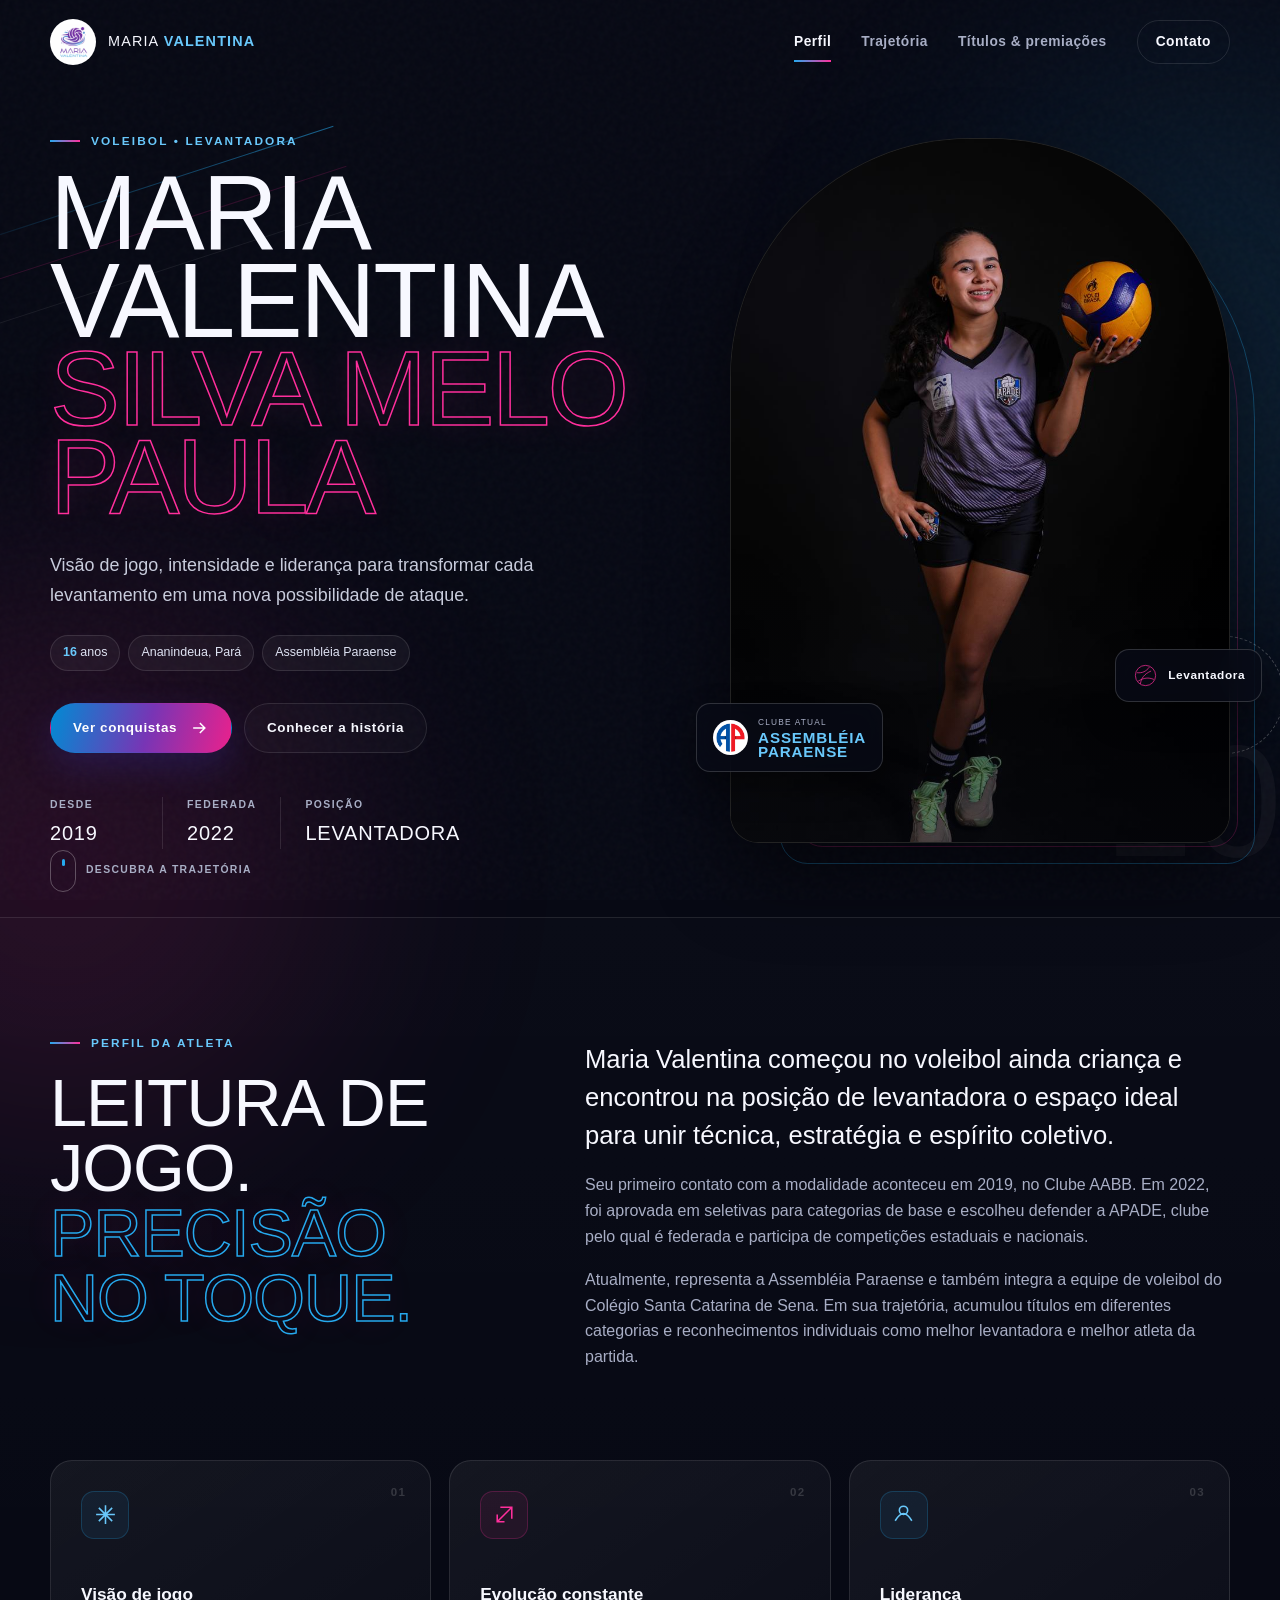
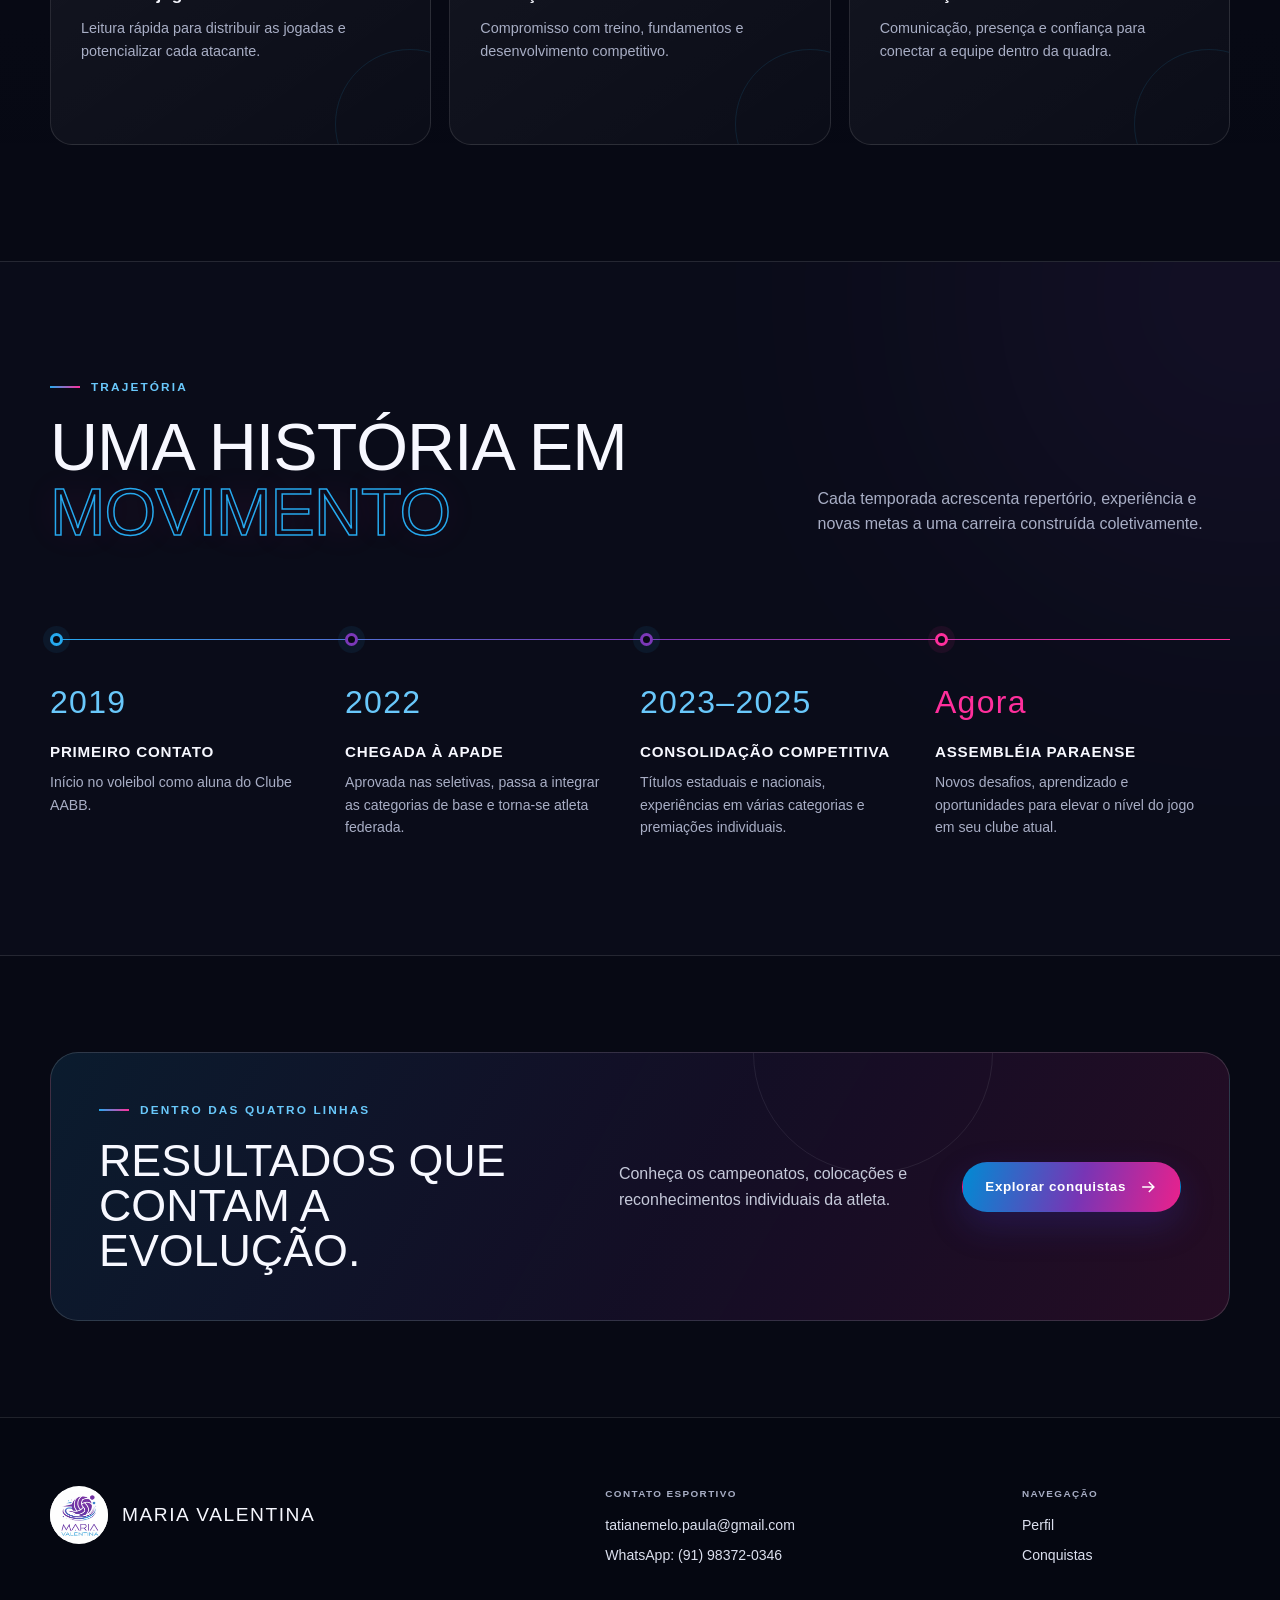
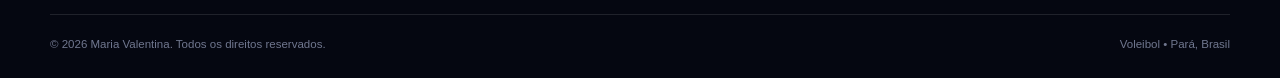
==== commit 1279d763: "Update index.html" ====
--- a/index.html
+++ b/index.html
@@ -104,7 +104,7 @@
           <div class="profile-story reveal" data-delay="100">
             <p class="story-lead">Maria Valentina começou no voleibol ainda criança e encontrou na posição de levantadora o espaço ideal para unir técnica, estratégia e espírito coletivo.</p>
             <p>Seu primeiro contato com a modalidade aconteceu em 2019, no Clube AABB. Em 2022, foi aprovada em seletivas para categorias de base e escolheu defender a APADE, clube pelo qual é federada e participa de competições estaduais e nacionais.</p>
-            <p>Atualmente, representa a Assembléia Paraense e também integra a equipe de voleibol do Colégio Santa Rosa. Em sua trajetória, acumulou títulos em diferentes categorias e reconhecimentos individuais como melhor levantadora e melhor atleta da partida.</p>
+            <p>Atualmente, representa a Assembléia Paraense e também integra a equipe de voleibol do Colégio Santa Catarina de Sena. Em sua trajetória, acumulou títulos em diferentes categorias e reconhecimentos individuais como melhor levantadora e melhor atleta da partida.</p>
           </div>
         </div>
 
